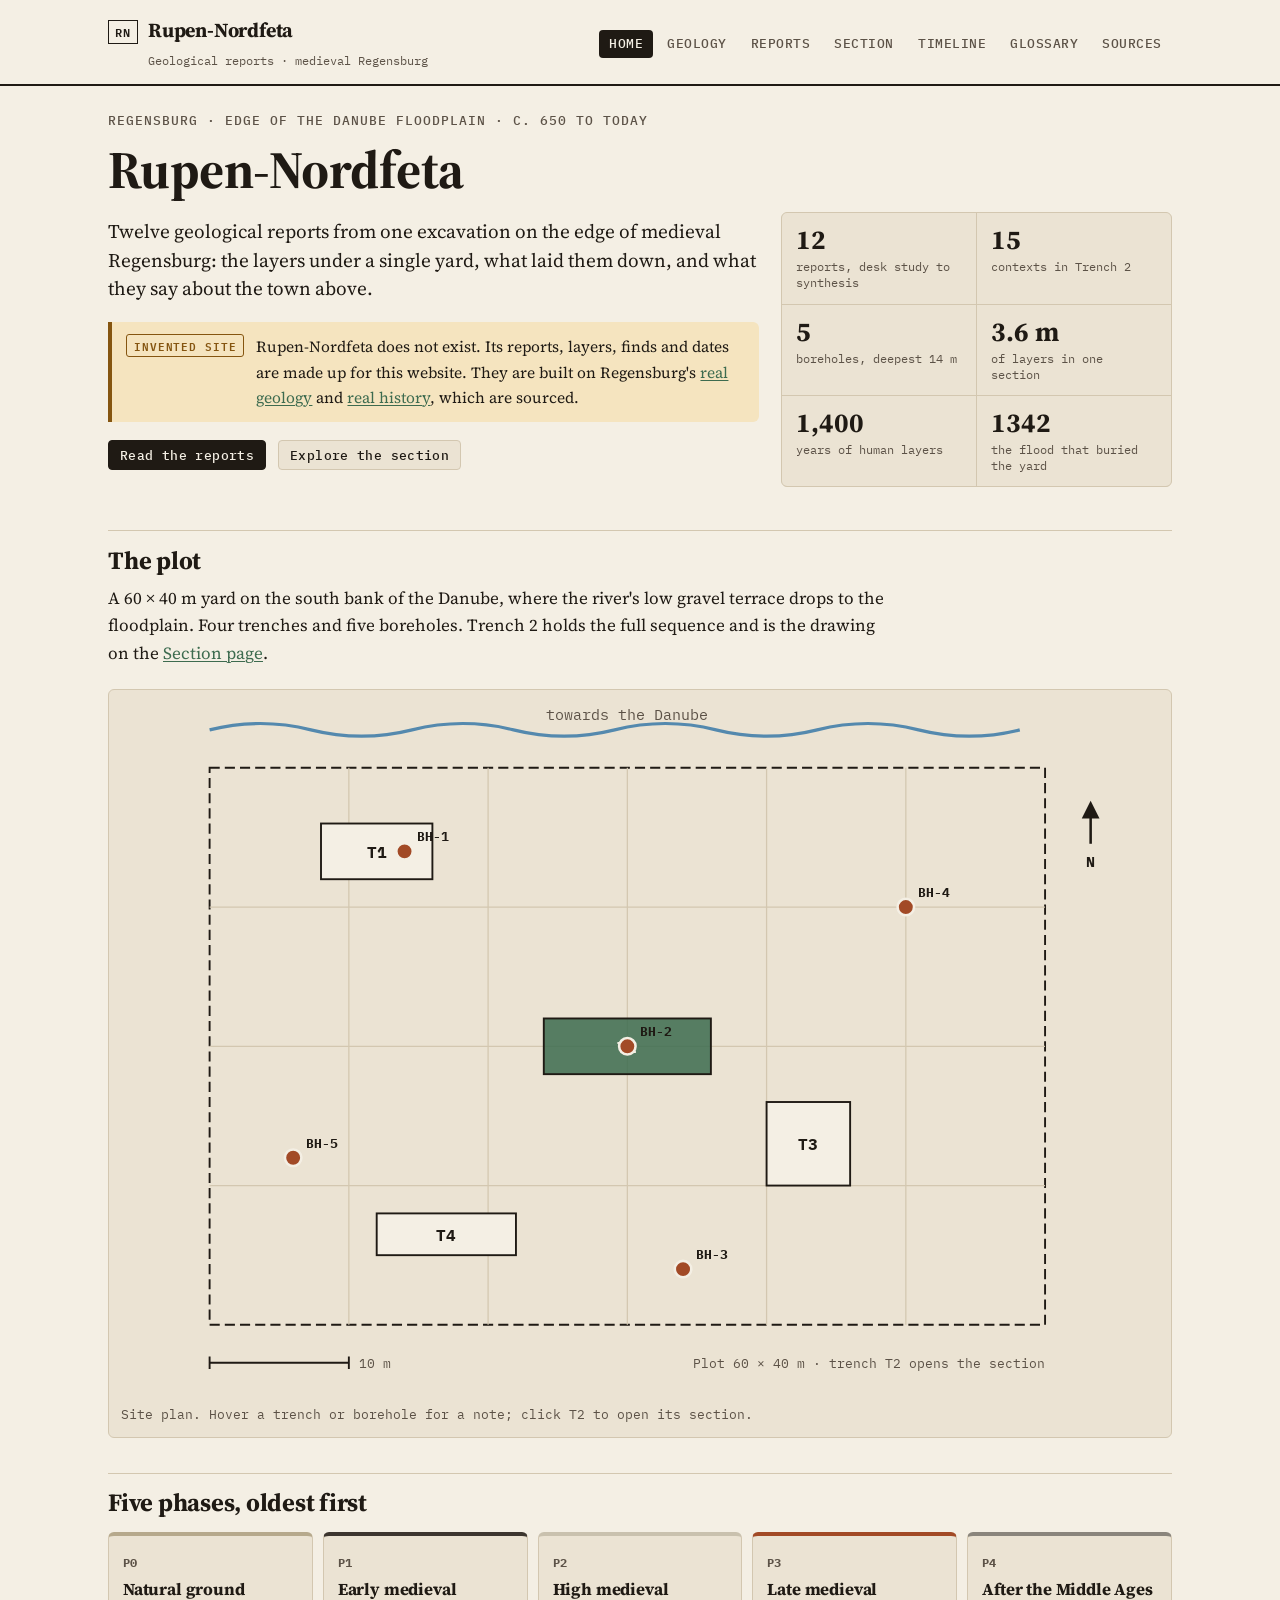
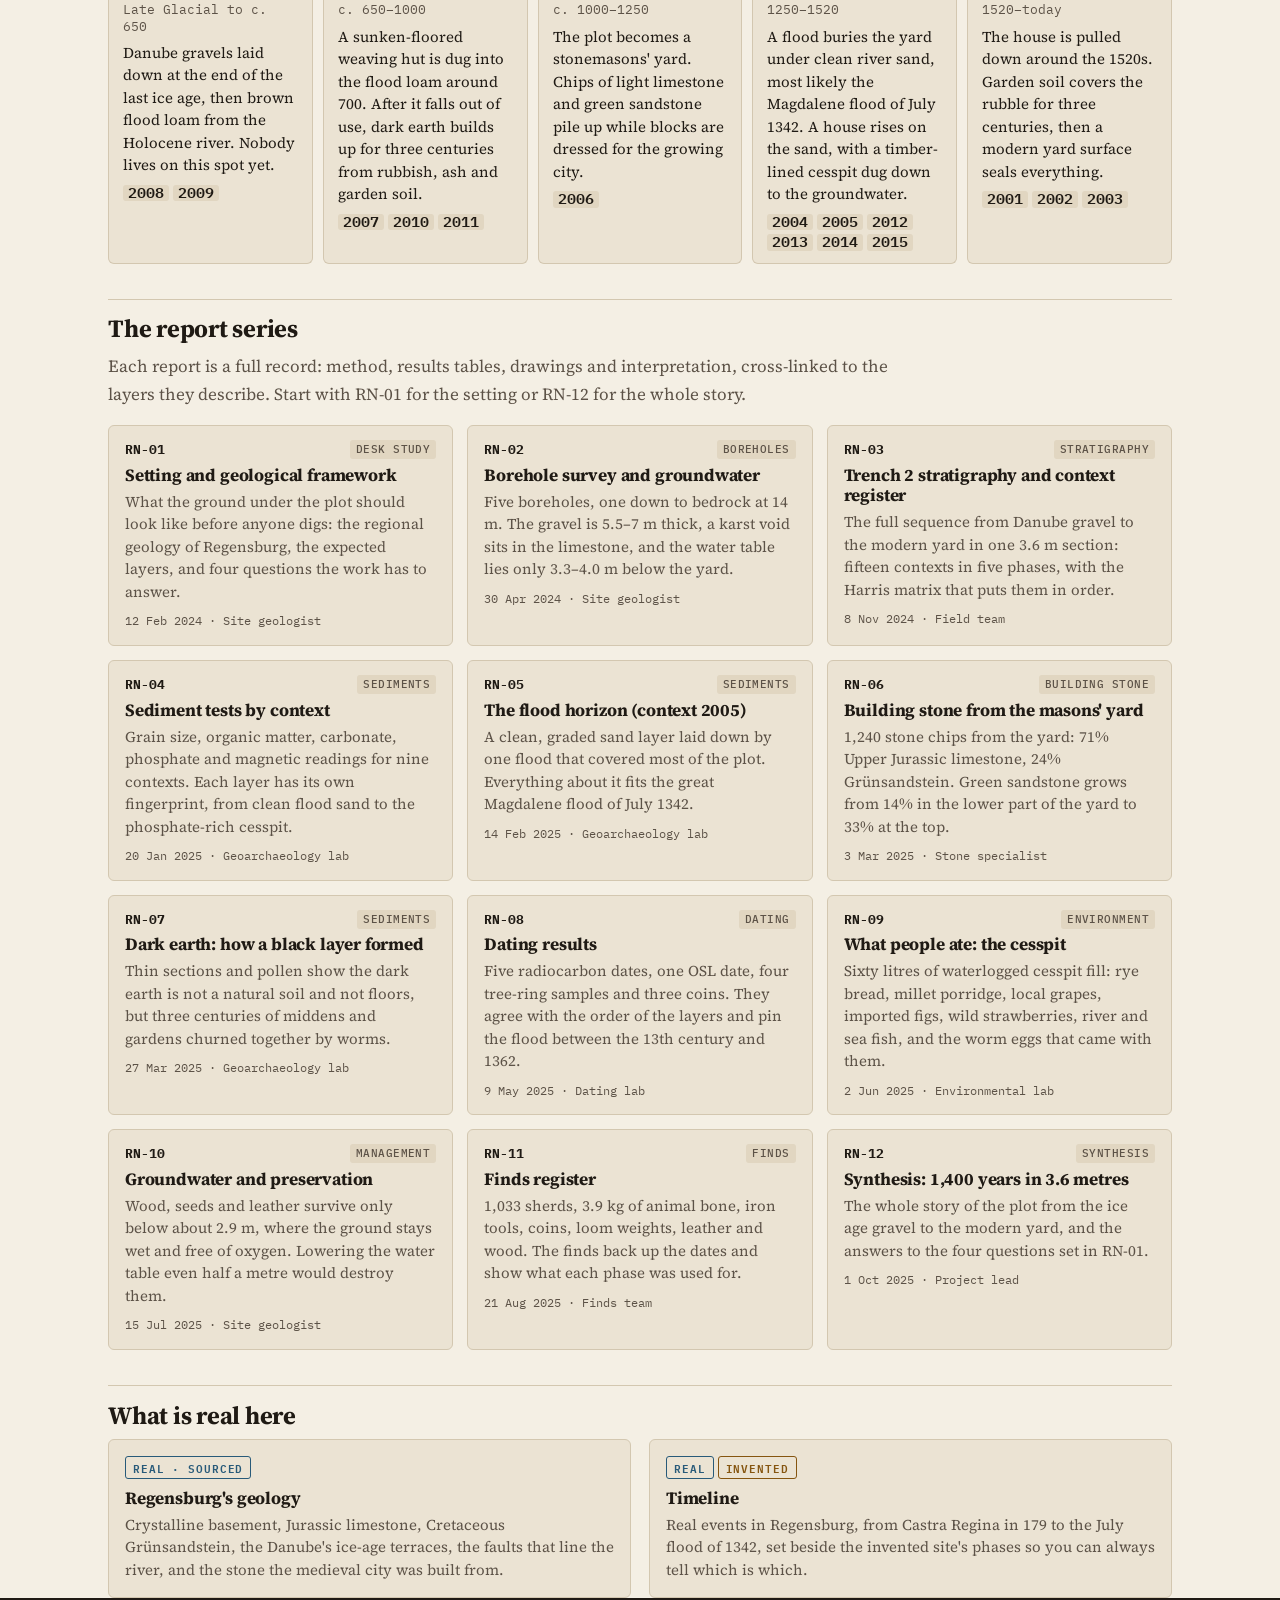
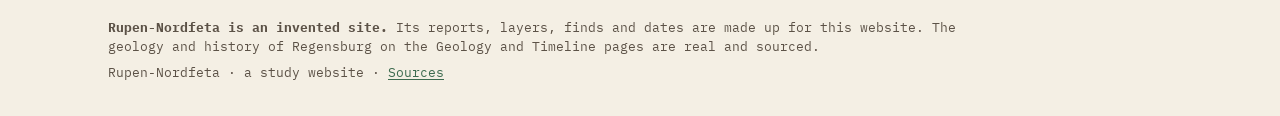
==== index.html @ b82bafcc "Add Rupen-Nordfeta geological reports site for medieval Regensburg" ====
<!doctype html>
<html lang="en">
<head>
<meta charset="utf-8">
<meta name="viewport" content="width=device-width, initial-scale=1">
<title>Rupen-Nordfeta · Geological reports from medieval Regensburg</title>
<meta name="description" content="Twelve geological reports from Rupen-Nordfeta, an invented excavation in Regensburg built on the city's real geology and history.">
<link rel="icon" href="data:image/svg+xml,%3Csvg xmlns='http://www.w3.org/2000/svg' viewBox='0 0 32 32'%3E%3Crect width='32' height='8' fill='%235e4b3b'/%3E%3Crect y='8' width='32' height='8' fill='%23d3c79c'/%3E%3Crect y='16' width='32' height='8' fill='%233d362f'/%3E%3Crect y='24' width='32' height='8' fill='%23b6a98c'/%3E%3C/svg%3E">
<link rel="preconnect" href="https://fonts.googleapis.com">
<link rel="preconnect" href="https://fonts.gstatic.com" crossorigin>
<link href="https://fonts.googleapis.com/css2?family=IBM+Plex+Mono:wght@400;500;600;700&family=Source+Serif+4:opsz,wght@8..60,400;8..60,600;8..60,700&display=swap" rel="stylesheet">
<link rel="stylesheet" href="css/style.css">
</head>
<body data-page="home">
<a class="skip" href="#main">Skip to content</a>
<header class="site-head">
  <div class="wrap head-row">
    <a class="brand" href="index.html"><span class="brand-mark">RN</span><span><span class="brand-name">Rupen-Nordfeta</span><br><span class="brand-sub">Geological reports · medieval Regensburg</span></span></a>
    <nav class="site-nav" aria-label="Main"><ul>
      <li><a href="index.html" aria-current="page">Home</a></li>
      <li><a href="geology.html">Geology</a></li>
      <li><a href="reports.html">Reports</a></li>
      <li><a href="section.html">Section</a></li>
      <li><a href="timeline.html">Timeline</a></li>
      <li><a href="glossary.html">Glossary</a></li>
      <li><a href="sources.html">Sources</a></li>
    </ul></nav>
  </div>
</header>

<main id="main" class="wrap">
  <section class="hero">
    <div>
      <p class="eyebrow">Regensburg · edge of the Danube floodplain · c. 650 to today</p>
      <h1>Rupen-Nordfeta</h1>
      <p class="lede">Twelve geological reports from one excavation on the edge of medieval Regensburg: the layers under a single yard, what laid them down, and what they say about the town above.</p>
      <div class="notice">
        <span class="tag">Invented site</span>
        <p>Rupen-Nordfeta does not exist. Its reports, layers, finds and dates are made up for this website. They are built on Regensburg's <a href="geology.html">real geology</a> and <a href="timeline.html">real history</a>, which are sourced.</p>
      </div>
      <p><a class="btn primary" href="reports.html">Read the reports</a> &nbsp; <a class="btn" href="section.html">Explore the section</a></p>
    </div>
    <div class="stats" aria-label="The excavation in numbers">
      <div><b>12</b><span>reports, desk study to synthesis</span></div>
      <div><b>15</b><span>contexts in Trench 2</span></div>
      <div><b>5</b><span>boreholes, deepest 14 m</span></div>
      <div><b>3.6 m</b><span>of layers in one section</span></div>
      <div><b>1,400</b><span>years of human layers</span></div>
      <div><b>1342</b><span>the flood that buried the yard</span></div>
    </div>
  </section>

  <h2>The plot</h2>
  <p class="prose">A 60 × 40 m yard on the south bank of the Danube, where the river's low gravel terrace drops to the floodplain. Four trenches and five boreholes. Trench 2 holds the full sequence and is the drawing on the <a href="section.html">Section page</a>.</p>
  <div data-fig="plan" data-caption="Site plan. Hover a trench or borehole for a note; click T2 to open its section."></div>

  <h2>Five phases, oldest first</h2>
  <div id="phase-strip"></div>

  <h2>The report series</h2>
  <p class="prose muted">Each report is a full record: method, results tables, drawings and interpretation, cross-linked to the layers they describe. Start with RN-01 for the setting or RN-12 for the whole story.</p>
  <div class="cards" id="report-grid"></div>

  <h2>What is real here</h2>
  <div class="two-col">
    <a class="card" href="geology.html">
      <span class="tag real">Real · sourced</span>
      <h3>Regensburg's geology</h3>
      <p>Crystalline basement, Jurassic limestone, Cretaceous Grünsandstein, the Danube's ice-age terraces, the faults that line the river, and the stone the medieval city was built from.</p>
    </a>
    <a class="card" href="timeline.html">
      <span class="tag real">Real</span> <span class="tag">Invented</span>
      <h3>Timeline</h3>
      <p>Real events in Regensburg, from Castra Regina in 179 to the July flood of 1342, set beside the invented site's phases so you can always tell which is which.</p>
    </a>
  </div>
</main>

<footer class="site-foot">
  <div class="wrap">
    <p><b>Rupen-Nordfeta is an invented site.</b> Its reports, layers, finds and dates are made up for this website. The geology and history of Regensburg on the Geology and Timeline pages are real and sourced.</p>
    <p>Rupen-Nordfeta · a study website · <a href="sources.html">Sources</a></p>
  </div>
</footer>
<script src="data/site.js"></script>
<script src="data/reports.js"></script>
<script src="js/figures.js"></script>
<script src="js/app.js"></script>
</body>
</html>
---- css/style.css ----
/* Rupen-Nordfeta report site. Field-report look: paper, ink, mono labels. */
:root {
  --paper: #f4efe4;
  --paper-2: #ebe3d3;
  --paper-3: #e1d6c1;
  --ink: #1f1a14;
  --ink-2: #5c5247;
  --rule: #d3c7b0;
  --accent: #3d6b4f;
  --accent-2: #a24a26;
  --fiction: #855510;
  --fiction-bg: #f5e4bf;
  --real: #285a79;
  --real-bg: #d9e9f1;
  --focus: #1d6fb8;
  --serif: "Source Serif 4", Georgia, "Times New Roman", serif;
  --mono: "IBM Plex Mono", ui-monospace, Consolas, monospace;
  --radius: 6px;
  color-scheme: light;
}
@media (prefers-color-scheme: dark) {
  :root:not([data-theme="light"]) {
    --paper: #16140f;
    --paper-2: #201d17;
    --paper-3: #2b271f;
    --ink: #ede6d8;
    --ink-2: #b4a997;
    --rule: #3b3529;
    --accent: #8cc09d;
    --accent-2: #e8946c;
    --fiction: #f0c46b;
    --fiction-bg: #3a2c10;
    --real: #93c6e2;
    --real-bg: #132f3e;
    --focus: #7ab8f0;
    color-scheme: dark;
  }
}
:root[data-theme="dark"] {
  --paper: #16140f; --paper-2: #201d17; --paper-3: #2b271f; --ink: #ede6d8; --ink-2: #b4a997;
  --rule: #3b3529; --accent: #8cc09d; --accent-2: #e8946c; --fiction: #f0c46b; --fiction-bg: #3a2c10;
  --real: #93c6e2; --real-bg: #132f3e; --focus: #7ab8f0; color-scheme: dark;
}

* { box-sizing: border-box; }
html { -webkit-text-size-adjust: 100%; }
body {
  margin: 0;
  background: var(--paper);
  color: var(--ink);
  font: 400 17px/1.62 var(--serif);
  font-optical-sizing: auto;
}
img, svg { max-width: 100%; }
a { color: var(--accent); text-decoration-thickness: 1px; text-underline-offset: 2px; }
a:hover { color: var(--accent-2); }
:focus-visible { outline: 3px solid var(--focus); outline-offset: 2px; }
.wrap { max-width: 1120px; margin: 0 auto; padding: 0 16px; }
@media (min-width: 720px) { .wrap { padding: 0 28px; } }

.skip { position: absolute; left: -999px; top: 8px; background: var(--ink); color: var(--paper); padding: 6px 10px; z-index: 10; }
.skip:focus { left: 12px; }

/* Header */
.site-head { border-bottom: 2px solid var(--ink); background: var(--paper); }
.head-row { display: flex; align-items: center; justify-content: space-between; gap: 10px 16px; padding-top: 14px; padding-bottom: 10px; flex-wrap: wrap; }
.brand { display: flex; align-items: baseline; gap: 10px; color: var(--ink); text-decoration: none; }
.brand-mark { font: 600 12px/1 var(--mono); letter-spacing: .08em; border: 1.5px solid var(--ink); padding: 5px 6px; }
.brand-name { font-weight: 700; font-size: 20px; letter-spacing: -.01em; }
.brand-sub { font: 400 12px/1.2 var(--mono); color: var(--ink-2); }
.site-nav { overflow-x: auto; scrollbar-width: none; margin: 0 -16px; padding: 0 16px; flex: 1 1 100%; min-width: 0; }
.site-nav::-webkit-scrollbar { display: none; }
.site-nav ul { list-style: none; display: flex; gap: 4px; margin: 0; padding: 0 0 10px; white-space: nowrap; }
.site-nav a {
  display: block; padding: 6px 10px; font: 500 13px/1.2 var(--mono); letter-spacing: .04em; text-transform: uppercase;
  color: var(--ink-2); text-decoration: none; border-radius: 4px;
}
.site-nav a:hover { color: var(--ink); background: var(--paper-2); }
.site-nav a[aria-current="page"] { color: var(--paper); background: var(--ink); }
@media (min-width: 900px) {
  .site-nav { margin: 0; padding: 0; flex: 0 1 auto; }
  .site-nav ul { padding: 0; }
  .head-row { flex-wrap: nowrap; }
}

/* Type */
h1, h2, h3 { line-height: 1.18; letter-spacing: -.01em; }
h1 { font-size: clamp(2rem, 5.2vw, 3.3rem); font-weight: 700; margin: .2em 0 .3em; }
h2 { font-size: 1.55rem; font-weight: 700; margin: 2.2rem 0 .6rem; padding-top: .9rem; border-top: 1px solid var(--rule); }
h3 { font-size: 1.18rem; font-weight: 700; margin: 1.8rem 0 .4rem; }
p { margin: 0 0 1em; }
.eyebrow { font: 500 12.5px/1.3 var(--mono); letter-spacing: .08em; text-transform: uppercase; color: var(--ink-2); margin: 0; }
.lede { font-size: 1.2rem; line-height: 1.5; color: var(--ink); max-width: 46em; }
.muted { color: var(--ink-2); }
.mono { font-family: var(--mono); }
.prose { max-width: 46em; }
sup.cite { font: 600 10.5px/1 var(--mono); margin-left: 1px; }
sup.cite a { text-decoration: none; padding: 0 2px; border-radius: 3px; background: var(--real-bg); color: var(--real); }
a.ctx-link { font: 600 .86em/1 var(--mono); text-decoration: none; padding: 1px 5px; border-radius: 3px; background: var(--paper-3); color: var(--ink); }
a.ctx-link:hover { background: var(--ink); color: var(--paper); }

main { padding: 8px 0 56px; }

/* Notices and tags */
.notice {
  display: flex; gap: 12px; align-items: flex-start; margin: 18px 0; padding: 12px 14px;
  border-left: 4px solid var(--fiction); background: var(--fiction-bg); border-radius: 0 var(--radius) var(--radius) 0; font-size: 15.5px;
}
.notice.real { border-color: var(--real); background: var(--real-bg); }
.notice p { margin: 0; }
.tag {
  flex: none; display: inline-block; font: 600 11px/1 var(--mono); letter-spacing: .08em; text-transform: uppercase;
  padding: 5px 7px; border-radius: 3px; border: 1.5px solid currentColor; color: var(--fiction); white-space: nowrap;
}
.tag.real { color: var(--real); }
.callout { margin: 1.2em 0; padding: 12px 14px; border: 1px dashed var(--ink-2); border-radius: var(--radius); font-size: 15.5px; background: var(--paper-2); }

/* Hero */
.hero { padding: 26px 0 8px; display: grid; gap: 22px; }
@media (min-width: 960px) { .hero { grid-template-columns: 1.25fr .75fr; align-items: end; } }
.stats { display: grid; grid-template-columns: repeat(2, minmax(0, 1fr)); gap: 1px; background: var(--rule); border: 1px solid var(--rule); border-radius: var(--radius); overflow: hidden; }
.stats div { background: var(--paper-2); padding: 12px 14px; }
.stats b { display: block; font: 700 1.7rem/1.1 var(--serif); }
.stats span { display: block; margin-top: 4px; font: 400 12px/1.35 var(--mono); color: var(--ink-2); }

/* Cards */
.cards { display: grid; grid-template-columns: repeat(auto-fill, minmax(260px, 1fr)); gap: 14px; margin: 14px 0; }
.card {
  display: block; background: var(--paper-2); border: 1px solid var(--rule); border-radius: var(--radius);
  padding: 14px 16px 16px; color: var(--ink); text-decoration: none; transition: border-color .15s, transform .15s;
}
a.card:hover { border-color: var(--ink-2); color: var(--ink); transform: translateY(-1px); }
.card h3 { margin: .35rem 0 .35rem; font-size: 1.08rem; }
.card p { margin: 0; font-size: 15px; color: var(--ink-2); line-height: 1.5; }
.rc-top { display: flex; justify-content: space-between; gap: 8px; align-items: center; }
.rid { font: 700 13px/1 var(--mono); }
.chip { font: 500 11px/1 var(--mono); letter-spacing: .04em; text-transform: uppercase; padding: 4px 6px; border-radius: 3px; background: var(--paper-3); color: var(--ink-2); }
.rc-meta { margin-top: 10px; font: 400 12px/1.3 var(--mono); color: var(--ink-2); }

/* Phases */
.phases { list-style: none; margin: 14px 0; padding: 0; display: grid; gap: 10px; }
@media (min-width: 900px) { .phases.strip { grid-template-columns: repeat(5, minmax(0, 1fr)); } }
.phases li { background: var(--paper-2); border: 1px solid var(--rule); border-radius: var(--radius); padding: 12px 14px; border-top: 4px solid var(--ph, var(--ink-2)); }
.phases .ph-id { font: 700 12px/1 var(--mono); color: var(--ink-2); }
.phases h3 { margin: .3rem 0 .1rem; font-size: 1.05rem; }
.phases .ph-span { font: 400 12.5px/1.3 var(--mono); color: var(--ink-2); margin-bottom: .5rem; display: block; }
.phases p { font-size: 15px; margin: 0 0 .5rem; line-height: 1.5; }
.ph-ctx { display: flex; flex-wrap: wrap; gap: 4px; }

/* Figures */
.fig { margin: 22px 0; background: var(--paper-2); border: 1px solid var(--rule); border-radius: var(--radius); padding: 12px; }
.fig-scroll { overflow-x: auto; -webkit-overflow-scrolling: touch; }
.fig-svg { display: block; width: 100%; height: auto; min-width: 620px; }
.fig-svg.small { min-width: 0; }
.fig figcaption { font: 400 13px/1.45 var(--mono); color: var(--ink-2); margin-top: 10px; }
.fig-t { font-family: var(--mono); font-size: 12px; }
.fig-sm { font-size: 10.5px; }
.fig-num { font-weight: 700; font-size: 12.5px; }
.fig-axis text { font-family: var(--mono); font-size: 11px; fill: var(--ink-2); }
.fig-axis path { stroke: var(--ink-2); fill: none; }
.scroll-hint { display: none; font: 400 12px/1.3 var(--mono); color: var(--ink-2); margin: 6px 0 0; }
@media (max-width: 700px) { .scroll-hint { display: block; } }
.legend { list-style: none; display: flex; flex-wrap: wrap; gap: 6px 16px; margin: 10px 0 0; padding: 0; font: 400 12.5px/1.3 var(--mono); color: var(--ink-2); }
.legend li { display: flex; align-items: center; gap: 6px; }
.legend svg { flex: none; border-radius: 2px; }
.legend .sw { width: 18px; height: 14px; border-radius: 2px; border: 1px solid rgba(30, 26, 21, .4); display: inline-block; }

.ctx { cursor: pointer; }
.ctx:focus { outline: none; }
.ctx:hover > path:first-of-type, .ctx:hover > rect:first-of-type { filter: brightness(1.12); }
.ctx.is-sel > path:first-of-type, .ctx.is-sel > rect:first-of-type { stroke: var(--accent-2); stroke-width: 3.5; }
.ctx:focus-visible > path:first-of-type, .ctx:focus-visible > rect:first-of-type { stroke: var(--focus); stroke-width: 3.5; }
.mx-node rect:first-of-type { transition: fill .15s; }
a:hover > .mx-node rect:first-of-type { fill: var(--paper-3); }
.plan-trench { cursor: default; }
a .plan-trench { cursor: pointer; }

/* Tables */
.table-wrap { overflow-x: auto; margin: 14px 0 18px; border: 1px solid var(--rule); border-radius: var(--radius); }
table.data { width: 100%; border-collapse: collapse; font-size: 15px; line-height: 1.45; }
table.data caption { caption-side: top; text-align: left; font: 400 13px/1.4 var(--mono); color: var(--ink-2); padding: 10px 12px 0; }
table.data th { font: 600 11.5px/1.3 var(--mono); letter-spacing: .05em; text-transform: uppercase; color: var(--ink-2); text-align: left; padding: 10px 12px; border-bottom: 1.5px solid var(--ink-2); background: var(--paper-2); vertical-align: bottom; }
table.data td { padding: 9px 12px; border-bottom: 1px solid var(--rule); vertical-align: top; }
table.data tr:last-child td { border-bottom: 0; }
table.data td.num { font-family: var(--mono); font-size: 14px; text-align: right; white-space: nowrap; }
table.data th.num { text-align: right; }
table.data td:first-child { white-space: nowrap; }

/* Reports page */
.toolbar { display: flex; flex-wrap: wrap; gap: 10px 14px; align-items: center; margin: 10px 0 4px; }
.filters { display: flex; flex-wrap: wrap; gap: 6px; }
.filters button, .btn {
  font: 500 12.5px/1 var(--mono); letter-spacing: .03em; padding: 8px 11px; border-radius: 4px; cursor: pointer;
  border: 1px solid var(--rule); background: var(--paper-2); color: var(--ink);
}
.filters button[aria-pressed="true"] { background: var(--ink); color: var(--paper); border-color: var(--ink); }
.btn:hover, .filters button:hover { border-color: var(--ink-2); }
a.btn { display: inline-block; text-decoration: none; color: var(--ink); }
a.btn.primary { background: var(--ink); color: var(--paper); border-color: var(--ink); }
a.btn.primary:hover { background: var(--accent); border-color: var(--accent); }
.search { flex: 1 1 220px; max-width: 340px; }
.search input {
  width: 100%; font: 400 15px/1.2 var(--serif); padding: 8px 11px; border-radius: 4px; border: 1px solid var(--rule);
  background: var(--paper); color: var(--ink);
}
.count { font: 400 12.5px/1.3 var(--mono); color: var(--ink-2); }
.empty { padding: 26px; text-align: center; color: var(--ink-2); border: 1px dashed var(--rule); border-radius: var(--radius); }

.report { max-width: 860px; }
.rnav { display: flex; justify-content: space-between; align-items: center; gap: 12px; margin: 18px 0 6px; font: 500 13px/1.2 var(--mono); }
.rnav span { display: flex; gap: 14px; }
.rnav a { text-decoration: none; }
.report-head { position: relative; padding: 18px 0 6px; border-bottom: 2px solid var(--ink); margin-bottom: 8px; }
.report-head h1 { font-size: clamp(1.8rem, 4.6vw, 2.6rem); padding-right: 120px; }
.stamp {
  position: absolute; right: 0; top: 18px; transform: rotate(-5deg); font: 700 12px/1.15 var(--mono); letter-spacing: .1em;
  text-transform: uppercase; color: var(--fiction); border: 2px solid var(--fiction); padding: 6px 8px; border-radius: 4px; text-align: center; opacity: .9;
}
.kv { display: grid; grid-template-columns: repeat(2, minmax(0, 1fr)); gap: 0; margin: 14px 0 16px; border: 1px solid var(--rule); border-radius: var(--radius); overflow: hidden; }
@media (min-width: 720px) { .kv { grid-template-columns: repeat(3, minmax(0, 1fr)); } }
.kv div { padding: 8px 12px; border-bottom: 1px solid var(--rule); border-right: 1px solid var(--rule); background: var(--paper-2); }
.kv dt { font: 500 11px/1.2 var(--mono); letter-spacing: .06em; text-transform: uppercase; color: var(--ink-2); }
.kv dd { margin: 2px 0 0; font-size: 15px; }
.report-body h3 { font-size: 1.25rem; }
.report-body ul.blist { padding-left: 1.2em; }
.report-body ul.blist li { margin: .35em 0; }
.report-body .phases li { border-top-width: 4px; }

/* Section page */
.sec-layout { display: grid; grid-template-columns: minmax(0, 1fr); gap: 18px; align-items: start; }
.sec-layout > *, .hero > *, .two-col > * { min-width: 0; }
@media (min-width: 1020px) { .sec-layout { grid-template-columns: minmax(0, 1fr) 330px; } }
.panel { background: var(--paper-2); border: 1px solid var(--rule); border-radius: var(--radius); padding: 16px; }
@media (min-width: 1020px) { .panel { position: sticky; top: 16px; margin-top: 22px; } }
.panel .p-id { font: 700 2.2rem/1 var(--mono); margin: 4px 0 2px; }
.panel h3 { margin: 4px 0 10px; font-size: 1.25rem; }
.panel dl { margin: 10px 0; display: grid; grid-template-columns: auto 1fr; gap: 6px 12px; font-size: 14.5px; }
.panel dt { font: 500 11px/1.6 var(--mono); letter-spacing: .05em; text-transform: uppercase; color: var(--ink-2); }
.panel dd { margin: 0; }
.panel p { font-size: 15.5px; line-height: 1.55; }
.panel .lab { font: 600 11px/1 var(--mono); letter-spacing: .06em; text-transform: uppercase; color: var(--ink-2); margin: 14px 0 4px; display: block; }
.swatch-line { display: flex; align-items: center; gap: 8px; }
.swatch-line span { font-size: 12.5px; line-height: 1.4; color: var(--ink-2); }
.swatch-line i { flex: none; width: 22px; height: 14px; border-radius: 2px; border: 1px solid rgba(30, 26, 21, .45); display: inline-block; }
.ctx-list { display: flex; flex-wrap: wrap; gap: 6px; margin: 6px 0 0; }
.ctx-list button {
  display: inline-flex; align-items: center; gap: 6px; font: 600 12.5px/1 var(--mono); padding: 7px 9px; border-radius: 4px;
  border: 1px solid var(--rule); background: var(--paper-2); color: var(--ink); cursor: pointer;
}
.ctx-list button i { width: 12px; height: 12px; border-radius: 2px; border: 1px solid rgba(30, 26, 21, .45); }
.ctx-list button[aria-pressed="true"] { background: var(--ink); color: var(--paper); border-color: var(--ink); }

/* Timeline */
.tl { margin: 16px 0; border-top: 2px solid var(--ink); }
.tl-head, .tl-row { display: grid; grid-template-columns: 1fr; gap: 6px; padding: 12px 0; border-bottom: 1px solid var(--rule); }
.tl-head { display: none; font: 600 11.5px/1.2 var(--mono); letter-spacing: .06em; text-transform: uppercase; color: var(--ink-2); }
@media (min-width: 820px) {
  .tl-head, .tl-row { grid-template-columns: 120px minmax(0, 1fr) minmax(0, 1fr); gap: 20px; }
  .tl-head { display: grid; }
}
.tl-year { font: 700 15px/1.3 var(--mono); }
.tl-row p { margin: 0; font-size: 15.5px; line-height: 1.5; }
.tl-cell { position: relative; }
.tl-cell .tag { margin-bottom: 6px; }
@media (min-width: 820px) { .tl-cell .tag { display: none; } }
.tl-cell.inv p { color: var(--ink); }
.tl-cell.inv { border-left: 3px solid var(--fiction); padding-left: 10px; }
.tl-cell.rl { border-left: 3px solid var(--real); padding-left: 10px; }
.tl-cell:empty { display: none; }
@media (min-width: 820px) { .tl-cell:empty { display: block; border: 0; } }

/* Glossary and sources */
.gloss { display: grid; gap: 0; margin: 14px 0; border-top: 1px solid var(--rule); }
@media (min-width: 820px) { .gloss { grid-template-columns: 240px minmax(0, 1fr); } }
.gloss dt { font-weight: 700; padding: 12px 0 0; }
.gloss dd { margin: 0; padding: 4px 0 12px; border-bottom: 1px solid var(--rule); font-size: 15.5px; }
@media (min-width: 820px) { .gloss dt { padding: 12px 16px 12px 0; border-bottom: 1px solid var(--rule); } .gloss dd { padding: 12px 0; } }
.gloss small { font: 400 12px/1.2 var(--mono); color: var(--ink-2); display: block; font-weight: 400; }
.sources { list-style: none; counter-reset: s; padding: 0; margin: 14px 0; }
.sources li { padding: 12px 0 12px 46px; position: relative; border-bottom: 1px solid var(--rule); font-size: 15.5px; scroll-margin-top: 20px; }
.sources li::before { content: attr(data-n); position: absolute; left: 0; top: 12px; font: 700 12px/1 var(--mono); background: var(--real-bg); color: var(--real); padding: 5px 7px; border-radius: 3px; }
.sources li:target { background: var(--real-bg); }
.sources .used { display: block; font: 400 12.5px/1.4 var(--mono); color: var(--ink-2); margin-top: 4px; }

.two-col { display: grid; gap: 18px; }
@media (min-width: 900px) { .two-col { grid-template-columns: repeat(2, minmax(0, 1fr)); } }

/* Footer */
.site-foot { border-top: 2px solid var(--ink); padding: 18px 0 28px; font: 400 12.5px/1.55 var(--mono); color: var(--ink-2); }
.site-foot p { margin: 0 0 6px; max-width: 70em; }

@media (prefers-reduced-motion: reduce) { * { transition: none !important; scroll-behavior: auto !important; } }

@media print {
  .site-head, .site-foot, .toolbar, .rnav, [data-print], .scroll-hint, .skip { display: none !important; }
  body { background: #fff; color: #000; font-size: 11.5pt; }
  .fig, .kv div, table.data th, .callout { background: #fff !important; }
  .fig-svg { min-width: 0; }
  .fig { break-inside: avoid; }
  a { color: #000; text-decoration: none; }
  .stamp { color: #000; border-color: #000; }
}
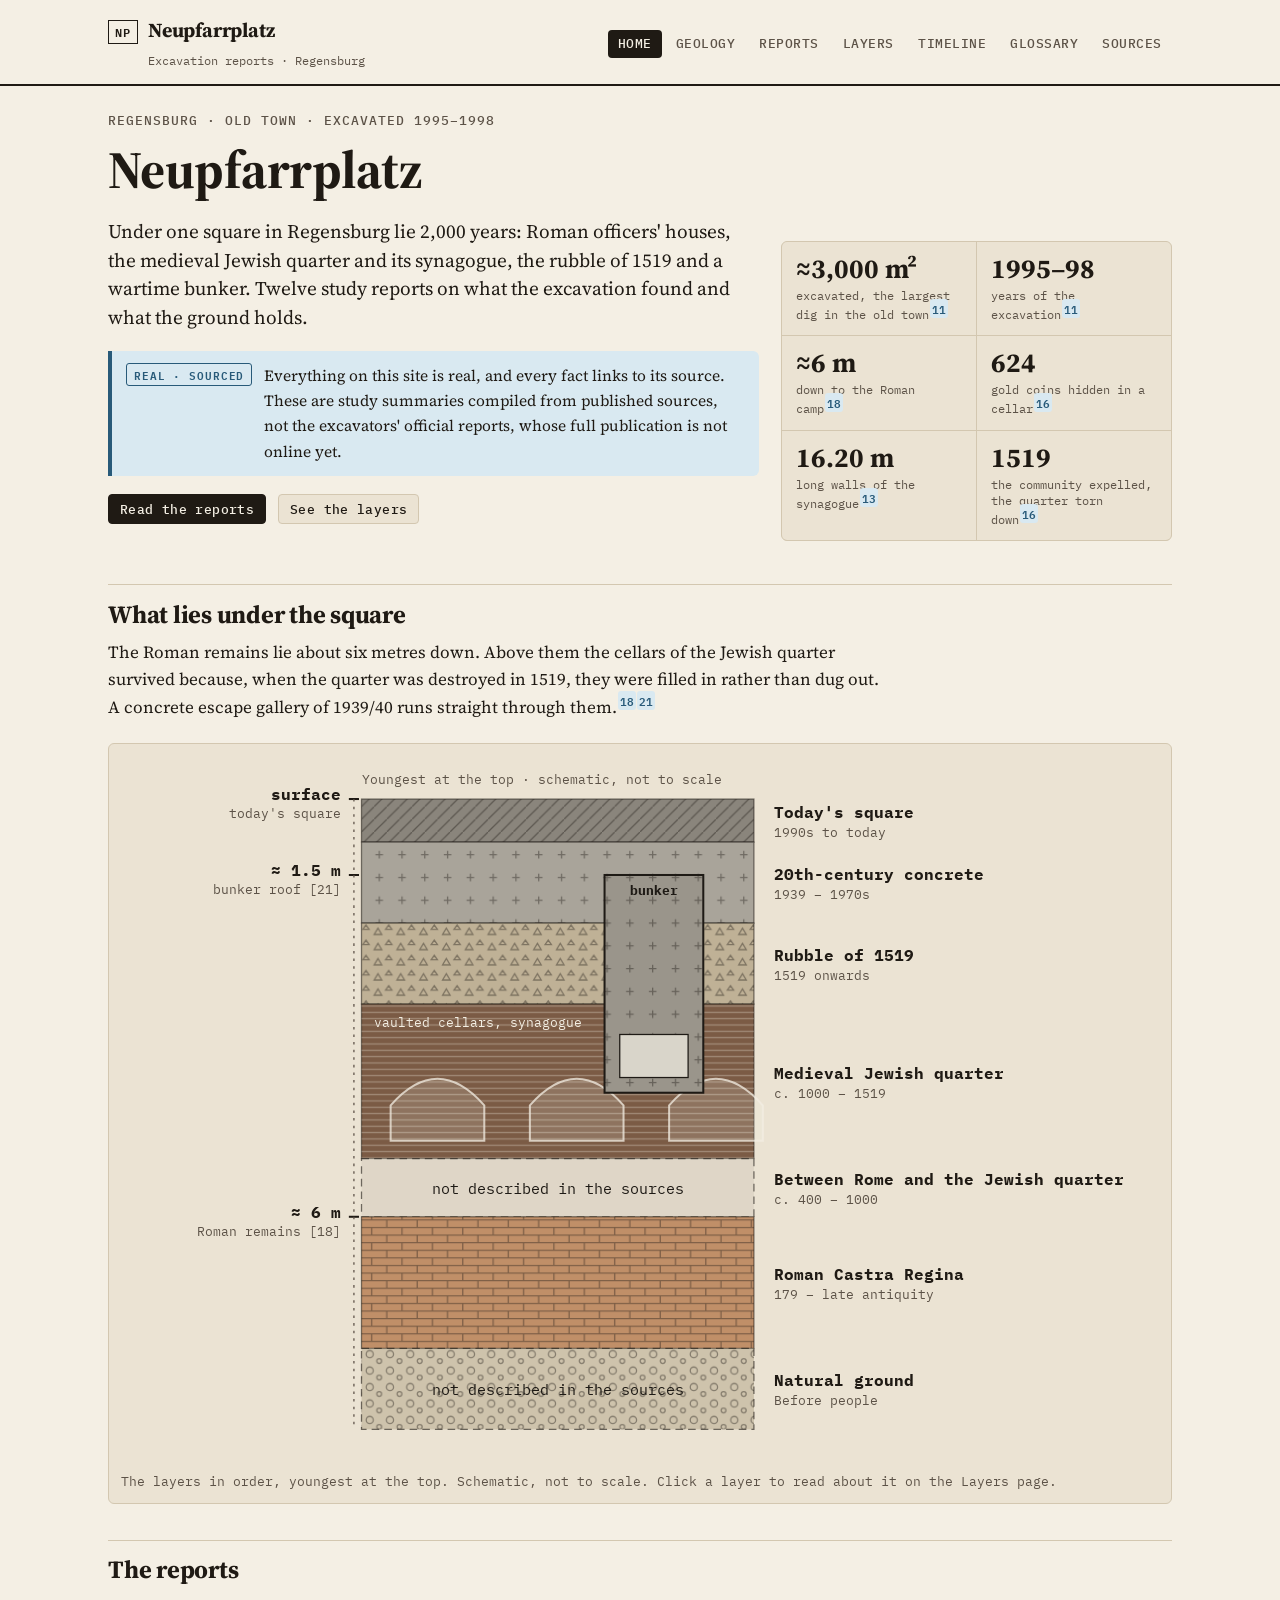
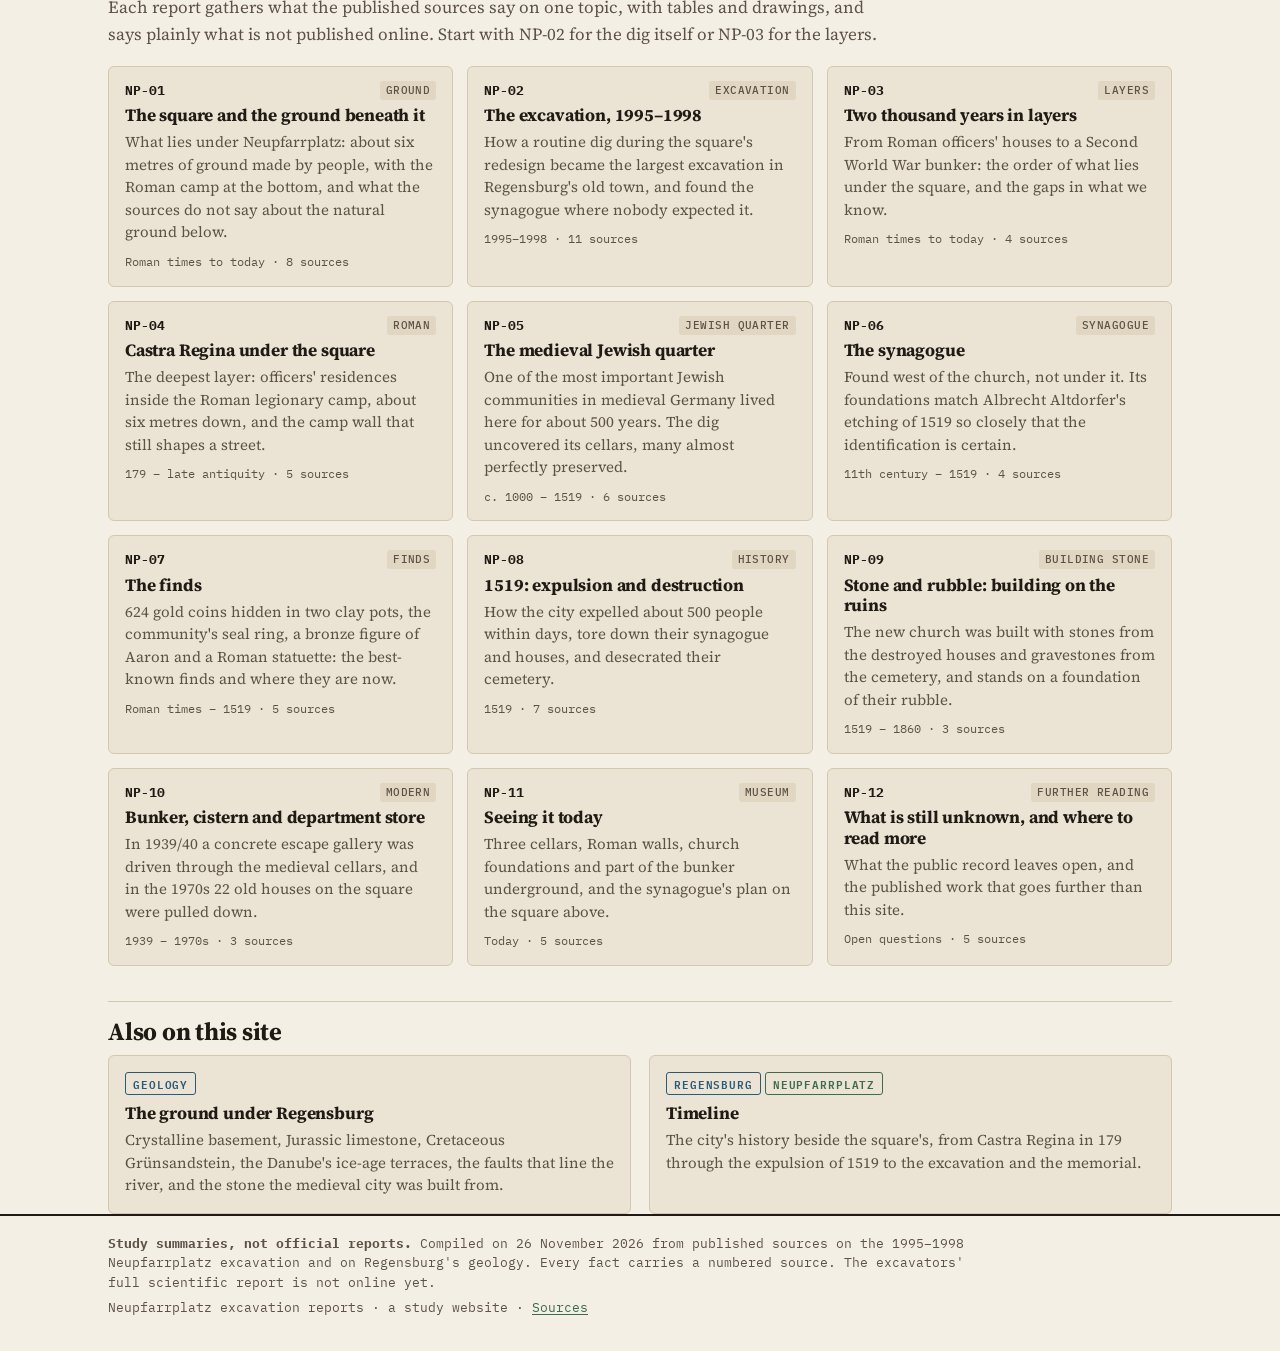
==== commit 628d9245: "Rebuild the site around the real 1995-1998 Neupfarrplatz excavation Replace the invented Rupen-Nordf" ====
--- a/index.html
+++ b/index.html
@@ -3,9 +3,9 @@
 <head>
 <meta charset="utf-8">
 <meta name="viewport" content="width=device-width, initial-scale=1">
-<title>Rupen-Nordfeta · Geological reports from medieval Regensburg</title>
-<meta name="description" content="Twelve geological reports from Rupen-Nordfeta, an invented excavation in Regensburg built on the city's real geology and history.">
-<link rel="icon" href="data:image/svg+xml,%3Csvg xmlns='http://www.w3.org/2000/svg' viewBox='0 0 32 32'%3E%3Crect width='32' height='8' fill='%235e4b3b'/%3E%3Crect y='8' width='32' height='8' fill='%23d3c79c'/%3E%3Crect y='16' width='32' height='8' fill='%233d362f'/%3E%3Crect y='24' width='32' height='8' fill='%23b6a98c'/%3E%3C/svg%3E">
+<title>Neupfarrplatz · Excavation reports from medieval Regensburg</title>
+<meta name="description" content="Study reports on the 1995–1998 Neupfarrplatz excavation in Regensburg: the ground, the layers, the Jewish quarter and its synagogue, and what lies beneath. Every fact sourced.">
+<link rel="icon" href="data:image/svg+xml,%3Csvg xmlns='http://www.w3.org/2000/svg' viewBox='0 0 32 32'%3E%3Crect width='32' height='8' fill='%238a857c'/%3E%3Crect y='8' width='32' height='8' fill='%23bfb196'/%3E%3Crect y='16' width='32' height='8' fill='%237b5b45'/%3E%3Crect y='24' width='32' height='8' fill='%23c08f68'/%3E%3C/svg%3E">
 <link rel="preconnect" href="https://fonts.googleapis.com">
 <link rel="preconnect" href="https://fonts.gstatic.com" crossorigin>
 <link href="https://fonts.googleapis.com/css2?family=IBM+Plex+Mono:wght@400;500;600;700&family=Source+Serif+4:opsz,wght@8..60,400;8..60,600;8..60,700&display=swap" rel="stylesheet">
@@ -15,12 +15,12 @@
 <a class="skip" href="#main">Skip to content</a>
 <header class="site-head">
   <div class="wrap head-row">
-    <a class="brand" href="index.html"><span class="brand-mark">RN</span><span><span class="brand-name">Rupen-Nordfeta</span><br><span class="brand-sub">Geological reports · medieval Regensburg</span></span></a>
+    <a class="brand" href="index.html"><span class="brand-mark">NP</span><span><span class="brand-name">Neupfarrplatz</span><br><span class="brand-sub">Excavation reports · Regensburg</span></span></a>
     <nav class="site-nav" aria-label="Main"><ul>
       <li><a href="index.html" aria-current="page">Home</a></li>
       <li><a href="geology.html">Geology</a></li>
       <li><a href="reports.html">Reports</a></li>
-      <li><a href="section.html">Section</a></li>
+      <li><a href="layers.html">Layers</a></li>
       <li><a href="timeline.html">Timeline</a></li>
       <li><a href="glossary.html">Glossary</a></li>
       <li><a href="sources.html">Sources</a></li>
@@ -31,58 +31,55 @@
 <main id="main" class="wrap">
   <section class="hero">
     <div>
-      <p class="eyebrow">Regensburg · edge of the Danube floodplain · c. 650 to today</p>
-      <h1>Rupen-Nordfeta</h1>
-      <p class="lede">Twelve geological reports from one excavation on the edge of medieval Regensburg: the layers under a single yard, what laid them down, and what they say about the town above.</p>
-      <div class="notice">
-        <span class="tag">Invented site</span>
-        <p>Rupen-Nordfeta does not exist. Its reports, layers, finds and dates are made up for this website. They are built on Regensburg's <a href="geology.html">real geology</a> and <a href="timeline.html">real history</a>, which are sourced.</p>
+      <p class="eyebrow">Regensburg · old town · excavated 1995–1998</p>
+      <h1>Neupfarrplatz</h1>
+      <p class="lede">Under one square in Regensburg lie 2,000 years: Roman officers' houses, the medieval Jewish quarter and its synagogue, the rubble of 1519 and a wartime bunker. Twelve study reports on what the excavation found and what the ground holds.</p>
+      <div class="notice real">
+        <span class="tag real">Real · sourced</span>
+        <p>Everything on this site is real, and every fact links to its source. These are study summaries compiled from published sources, not the excavators' official reports, whose full publication is not online yet.</p>
       </div>
-      <p><a class="btn primary" href="reports.html">Read the reports</a> &nbsp; <a class="btn" href="section.html">Explore the section</a></p>
+      <p><a class="btn primary" href="reports.html">Read the reports</a> &nbsp; <a class="btn" href="layers.html">See the layers</a></p>
     </div>
     <div class="stats" aria-label="The excavation in numbers">
-      <div><b>12</b><span>reports, desk study to synthesis</span></div>
-      <div><b>15</b><span>contexts in Trench 2</span></div>
-      <div><b>5</b><span>boreholes, deepest 14 m</span></div>
-      <div><b>3.6 m</b><span>of layers in one section</span></div>
-      <div><b>1,400</b><span>years of human layers</span></div>
-      <div><b>1342</b><span>the flood that buried the yard</span></div>
+      <div><b>≈3,000 m²</b><span>excavated, the largest dig in the old town<sup class="cite"><a href="sources.html#s11">11</a></sup></span></div>
+      <div><b>1995–98</b><span>years of the excavation<sup class="cite"><a href="sources.html#s11">11</a></sup></span></div>
+      <div><b>≈6 m</b><span>down to the Roman camp<sup class="cite"><a href="sources.html#s18">18</a></sup></span></div>
+      <div><b>624</b><span>gold coins hidden in a cellar<sup class="cite"><a href="sources.html#s16">16</a></sup></span></div>
+      <div><b>16.20 m</b><span>long walls of the synagogue<sup class="cite"><a href="sources.html#s13">13</a></sup></span></div>
+      <div><b>1519</b><span>the community expelled, the quarter torn down<sup class="cite"><a href="sources.html#s16">16</a></sup></span></div>
     </div>
   </section>
 
-  <h2>The plot</h2>
-  <p class="prose">A 60 × 40 m yard on the south bank of the Danube, where the river's low gravel terrace drops to the floodplain. Four trenches and five boreholes. Trench 2 holds the full sequence and is the drawing on the <a href="section.html">Section page</a>.</p>
-  <div data-fig="plan" data-caption="Site plan. Hover a trench or borehole for a note; click T2 to open its section."></div>
+  <h2>What lies under the square</h2>
+  <p class="prose">The Roman remains lie about six metres down. Above them the cellars of the Jewish quarter survived because, when the quarter was destroyed in 1519, they were filled in rather than dug out. A concrete escape gallery of 1939/40 runs straight through them.<sup class="cite"><a href="sources.html#s18">18</a></sup><sup class="cite"><a href="sources.html#s21">21</a></sup></p>
+  <div data-fig="layers" data-caption="The layers in order, youngest at the top. Schematic, not to scale. Click a layer to read about it on the Layers page."></div>
 
-  <h2>Five phases, oldest first</h2>
-  <div id="phase-strip"></div>
-
-  <h2>The report series</h2>
-  <p class="prose muted">Each report is a full record: method, results tables, drawings and interpretation, cross-linked to the layers they describe. Start with RN-01 for the setting or RN-12 for the whole story.</p>
+  <h2>The reports</h2>
+  <p class="prose muted">Each report gathers what the published sources say on one topic, with tables and drawings, and says plainly what is not published online. Start with NP-02 for the dig itself or NP-03 for the layers.</p>
   <div class="cards" id="report-grid"></div>
 
-  <h2>What is real here</h2>
+  <h2>Also on this site</h2>
   <div class="two-col">
     <a class="card" href="geology.html">
-      <span class="tag real">Real · sourced</span>
-      <h3>Regensburg's geology</h3>
+      <span class="tag real">Geology</span>
+      <h3>The ground under Regensburg</h3>
       <p>Crystalline basement, Jurassic limestone, Cretaceous Grünsandstein, the Danube's ice-age terraces, the faults that line the river, and the stone the medieval city was built from.</p>
     </a>
     <a class="card" href="timeline.html">
-      <span class="tag real">Real</span> <span class="tag">Invented</span>
+      <span class="tag real">Regensburg</span> <span class="tag np">Neupfarrplatz</span>
       <h3>Timeline</h3>
-      <p>Real events in Regensburg, from Castra Regina in 179 to the July flood of 1342, set beside the invented site's phases so you can always tell which is which.</p>
+      <p>The city's history beside the square's, from Castra Regina in 179 through the expulsion of 1519 to the excavation and the memorial.</p>
     </a>
   </div>
 </main>
 
 <footer class="site-foot">
   <div class="wrap">
-    <p><b>Rupen-Nordfeta is an invented site.</b> Its reports, layers, finds and dates are made up for this website. The geology and history of Regensburg on the Geology and Timeline pages are real and sourced.</p>
-    <p>Rupen-Nordfeta · a study website · <a href="sources.html">Sources</a></p>
+    <p><b>Study summaries, not official reports.</b> Compiled on 26 November 2026 from published sources on the 1995–1998 Neupfarrplatz excavation and on Regensburg's geology. Every fact carries a numbered source. The excavators' full scientific report is not online yet.</p>
+    <p>Neupfarrplatz excavation reports · a study website · <a href="sources.html">Sources</a></p>
   </div>
 </footer>
-<script src="data/site.js"></script>
+<script src="data/layers.js"></script>
 <script src="data/reports.js"></script>
 <script src="js/figures.js"></script>
 <script src="js/app.js"></script>
--- a/css/style.css
+++ b/css/style.css
@@ -1,4 +1,4 @@
-/* Rupen-Nordfeta report site. Field-report look: paper, ink, mono labels. */
+/* Neupfarrplatz report site. Field-report look: paper, ink, mono labels. */
 :root {
   --paper: #f4efe4;
   --paper-2: #ebe3d3;
@@ -113,6 +113,11 @@
   padding: 5px 7px; border-radius: 3px; border: 1.5px solid currentColor; color: var(--fiction); white-space: nowrap;
 }
 .tag.real { color: var(--real); }
+.tag.gap { color: var(--ink-2); }
+.tag.np { color: var(--accent); }
+.notice.gap { border-color: var(--ink-2); background: var(--paper-2); }
+.stamp.real { color: var(--real); border-color: var(--real); }
+.tl-cell.np { border-left: 3px solid var(--accent); padding-left: 10px; }
 .callout { margin: 1.2em 0; padding: 12px 14px; border: 1px dashed var(--ink-2); border-radius: var(--radius); font-size: 15.5px; background: var(--paper-2); }
 
 /* Hero */
@@ -207,6 +212,7 @@
 .empty { padding: 26px; text-align: center; color: var(--ink-2); border: 1px dashed var(--rule); border-radius: var(--radius); }
 
 .report { max-width: 860px; }
+.report h1[tabindex="-1"]:focus { outline: none; }
 .rnav { display: flex; justify-content: space-between; align-items: center; gap: 12px; margin: 18px 0 6px; font: 500 13px/1.2 var(--mono); }
 .rnav span { display: flex; gap: 14px; }
 .rnav a { text-decoration: none; }
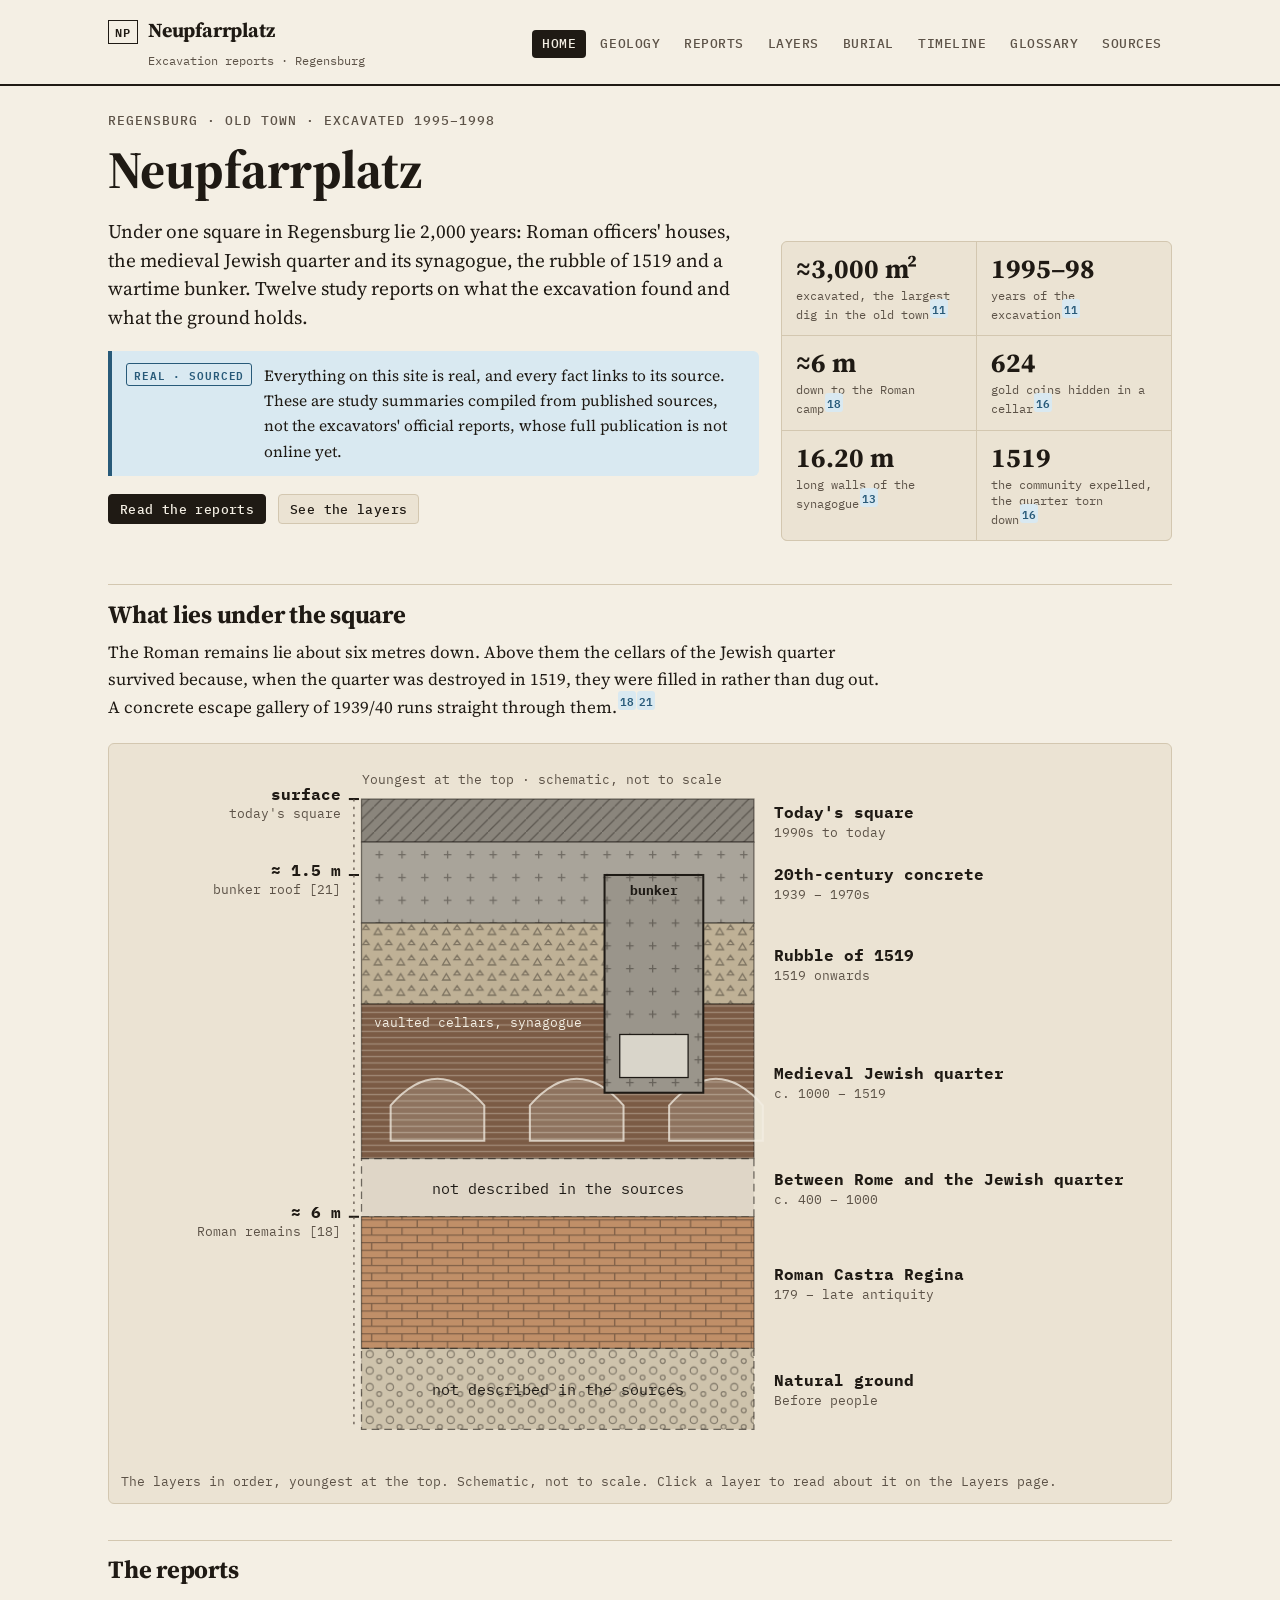
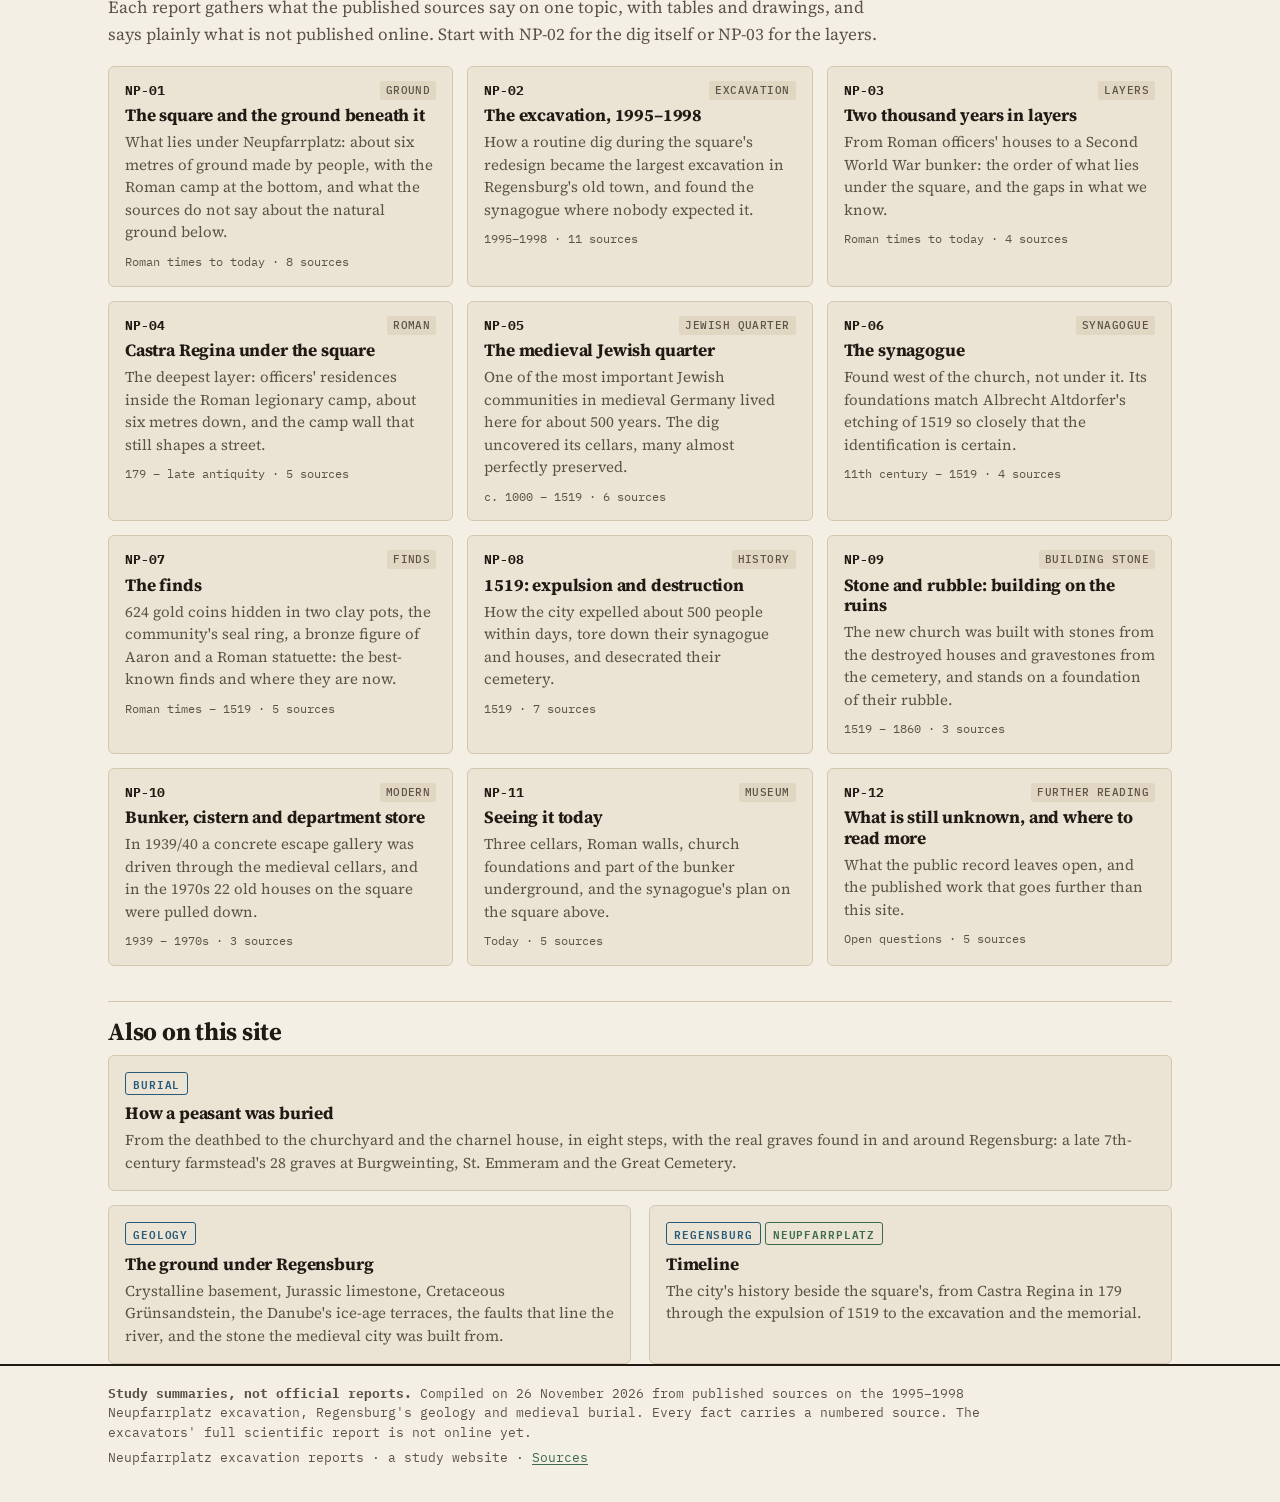
==== commit e83697ea: "Add a sourced page on how ordinary people were buried in medieval Regensburg Eight steps from deathb" ====
--- a/index.html
+++ b/index.html
@@ -21,6 +21,7 @@
       <li><a href="geology.html">Geology</a></li>
       <li><a href="reports.html">Reports</a></li>
       <li><a href="layers.html">Layers</a></li>
+      <li><a href="burial.html">Burial</a></li>
       <li><a href="timeline.html">Timeline</a></li>
       <li><a href="glossary.html">Glossary</a></li>
       <li><a href="sources.html">Sources</a></li>
@@ -59,6 +60,11 @@
   <div class="cards" id="report-grid"></div>
 
   <h2>Also on this site</h2>
+  <a class="card" href="burial.html" style="margin-bottom:14px">
+    <span class="tag real">Burial</span>
+    <h3>How a peasant was buried</h3>
+    <p>From the deathbed to the churchyard and the charnel house, in eight steps, with the real graves found in and around Regensburg: a late 7th-century farmstead's 28 graves at Burgweinting, St. Emmeram and the Great Cemetery.</p>
+  </a>
   <div class="two-col">
     <a class="card" href="geology.html">
       <span class="tag real">Geology</span>
@@ -75,7 +81,7 @@
 
 <footer class="site-foot">
   <div class="wrap">
-    <p><b>Study summaries, not official reports.</b> Compiled on 26 November 2026 from published sources on the 1995–1998 Neupfarrplatz excavation and on Regensburg's geology. Every fact carries a numbered source. The excavators' full scientific report is not online yet.</p>
+    <p><b>Study summaries, not official reports.</b> Compiled on 26 November 2026 from published sources on the 1995–1998 Neupfarrplatz excavation, Regensburg's geology and medieval burial. Every fact carries a numbered source. The excavators' full scientific report is not online yet.</p>
     <p>Neupfarrplatz excavation reports · a study website · <a href="sources.html">Sources</a></p>
   </div>
 </footer>
--- a/css/style.css
+++ b/css/style.css
@@ -256,6 +256,15 @@
 .ctx-list button i { width: 12px; height: 12px; border-radius: 2px; border: 1px solid rgba(30, 26, 21, .45); }
 .ctx-list button[aria-pressed="true"] { background: var(--ink); color: var(--paper); border-color: var(--ink); }
 
+/* Burial steps */
+.steps { list-style: none; counter-reset: step; padding: 0; margin: 16px 0; display: grid; gap: 12px; }
+@media (min-width: 900px) { .steps { grid-template-columns: repeat(2, minmax(0, 1fr)); } }
+.steps li { counter-increment: step; position: relative; background: var(--paper-2); border: 1px solid var(--rule); border-radius: var(--radius); padding: 14px 16px 14px 62px; }
+.steps li::before { content: counter(step); position: absolute; left: 14px; top: 14px; width: 34px; height: 34px; border-radius: 50%; background: var(--ink); color: var(--paper); font: 700 15px/34px var(--mono); text-align: center; }
+.steps h3 { margin: 2px 0 6px; font-size: 1.1rem; }
+.steps p { margin: 0 0 .4em; font-size: 15.5px; line-height: 1.55; }
+.steps .when { font: 400 12px/1.3 var(--mono); color: var(--ink-2); display: block; margin-bottom: 4px; }
+
 /* Timeline */
 .tl { margin: 16px 0; border-top: 2px solid var(--ink); }
 .tl-head, .tl-row { display: grid; grid-template-columns: 1fr; gap: 6px; padding: 12px 0; border-bottom: 1px solid var(--rule); }
